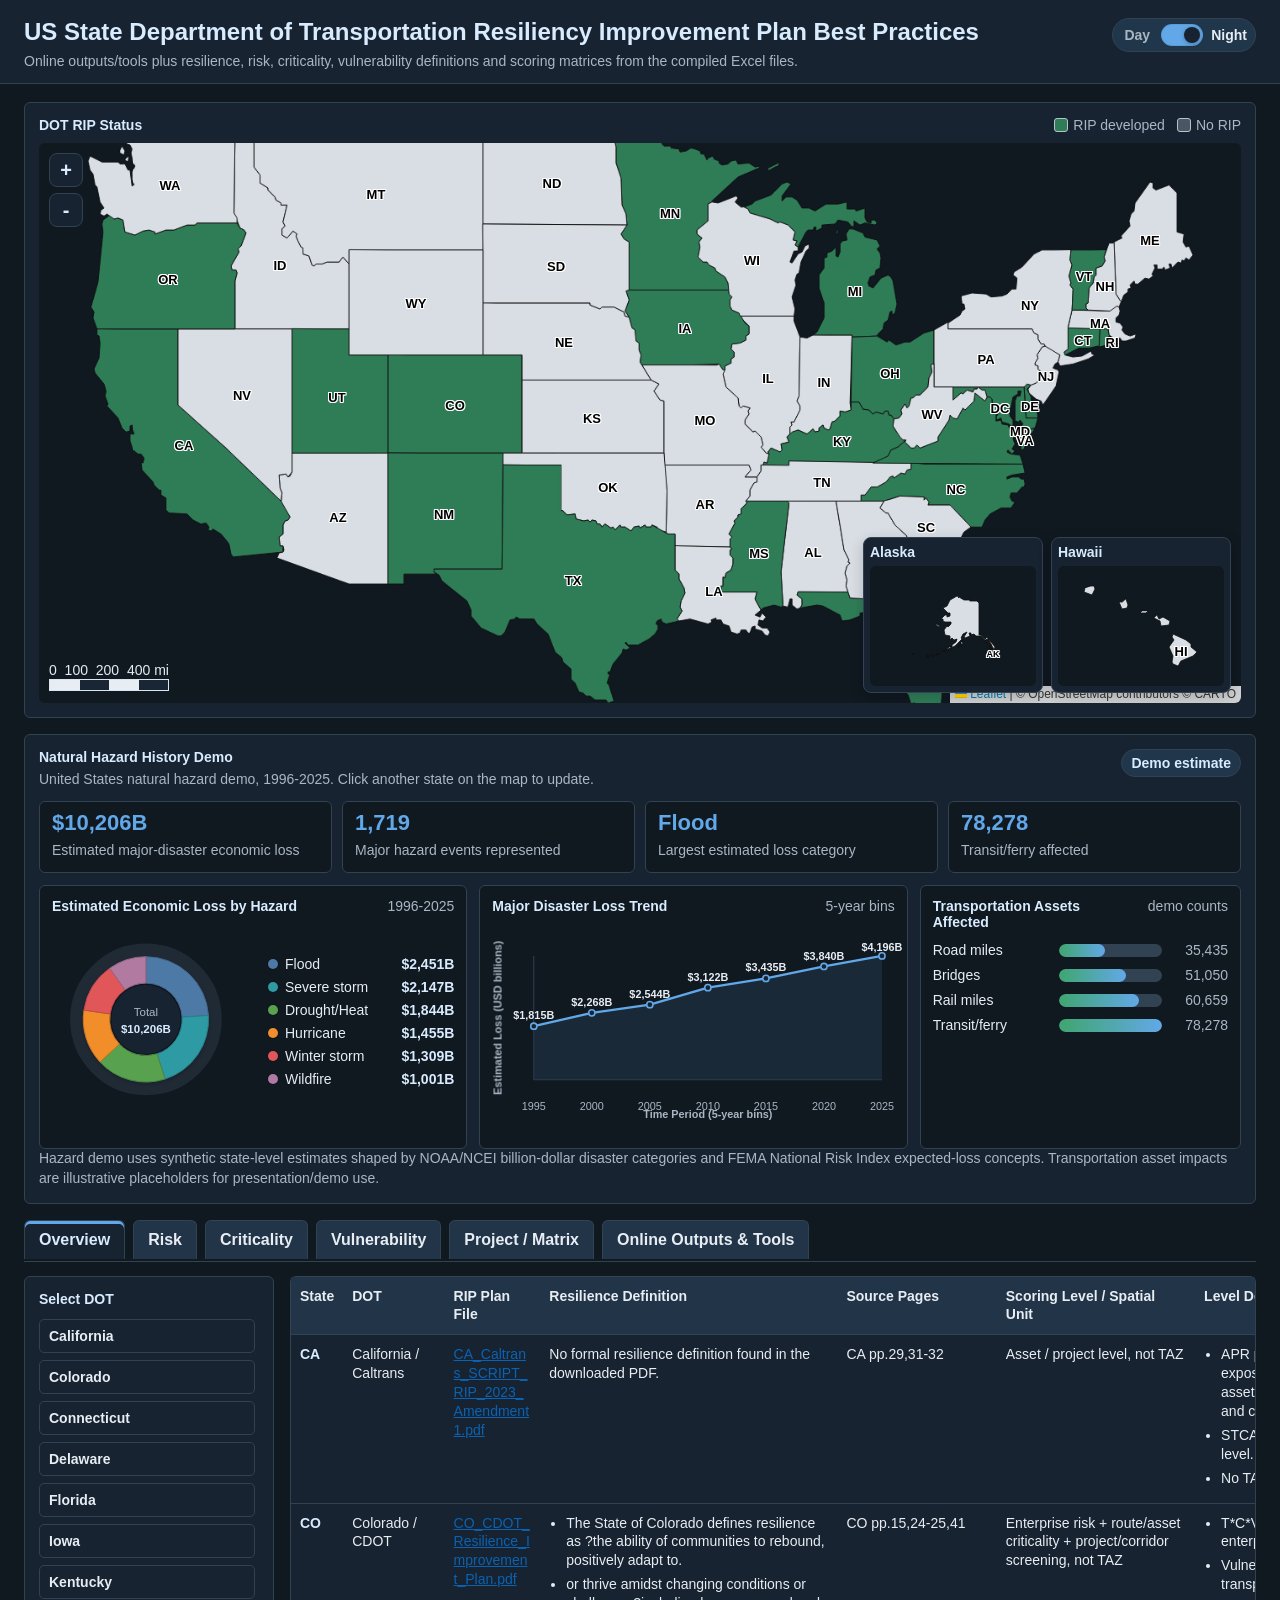
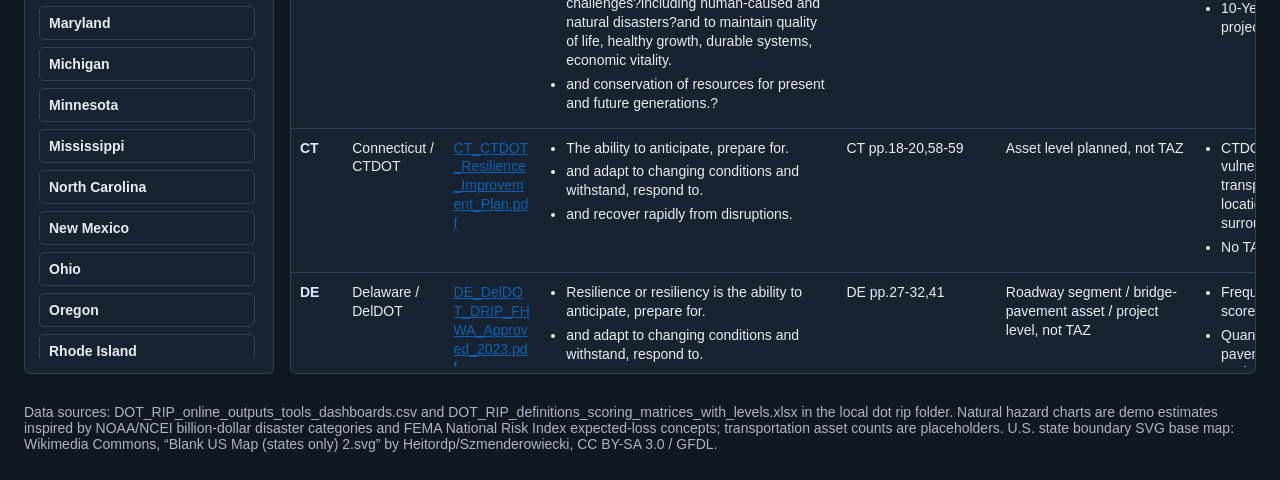
==== dot rip/index.html @ 355463a8 "fix: resolve GitHub Pages 404 by adding root index and root workflow" ====
<!doctype html>
<html lang="en">
<head>
  <meta charset="utf-8" />
  <meta name="viewport" content="width=device-width, initial-scale=1" />
  <title>DOT RIP Dashboard</title>
  <meta http-equiv="refresh" content="0; url=./site/" />
  <script>
    window.location.replace("./site/");
  </script>
</head>
<body>
  <p>Redirecting to dashboard... <a href="./site/">Open manually</a>.</p>
</body>
</html>
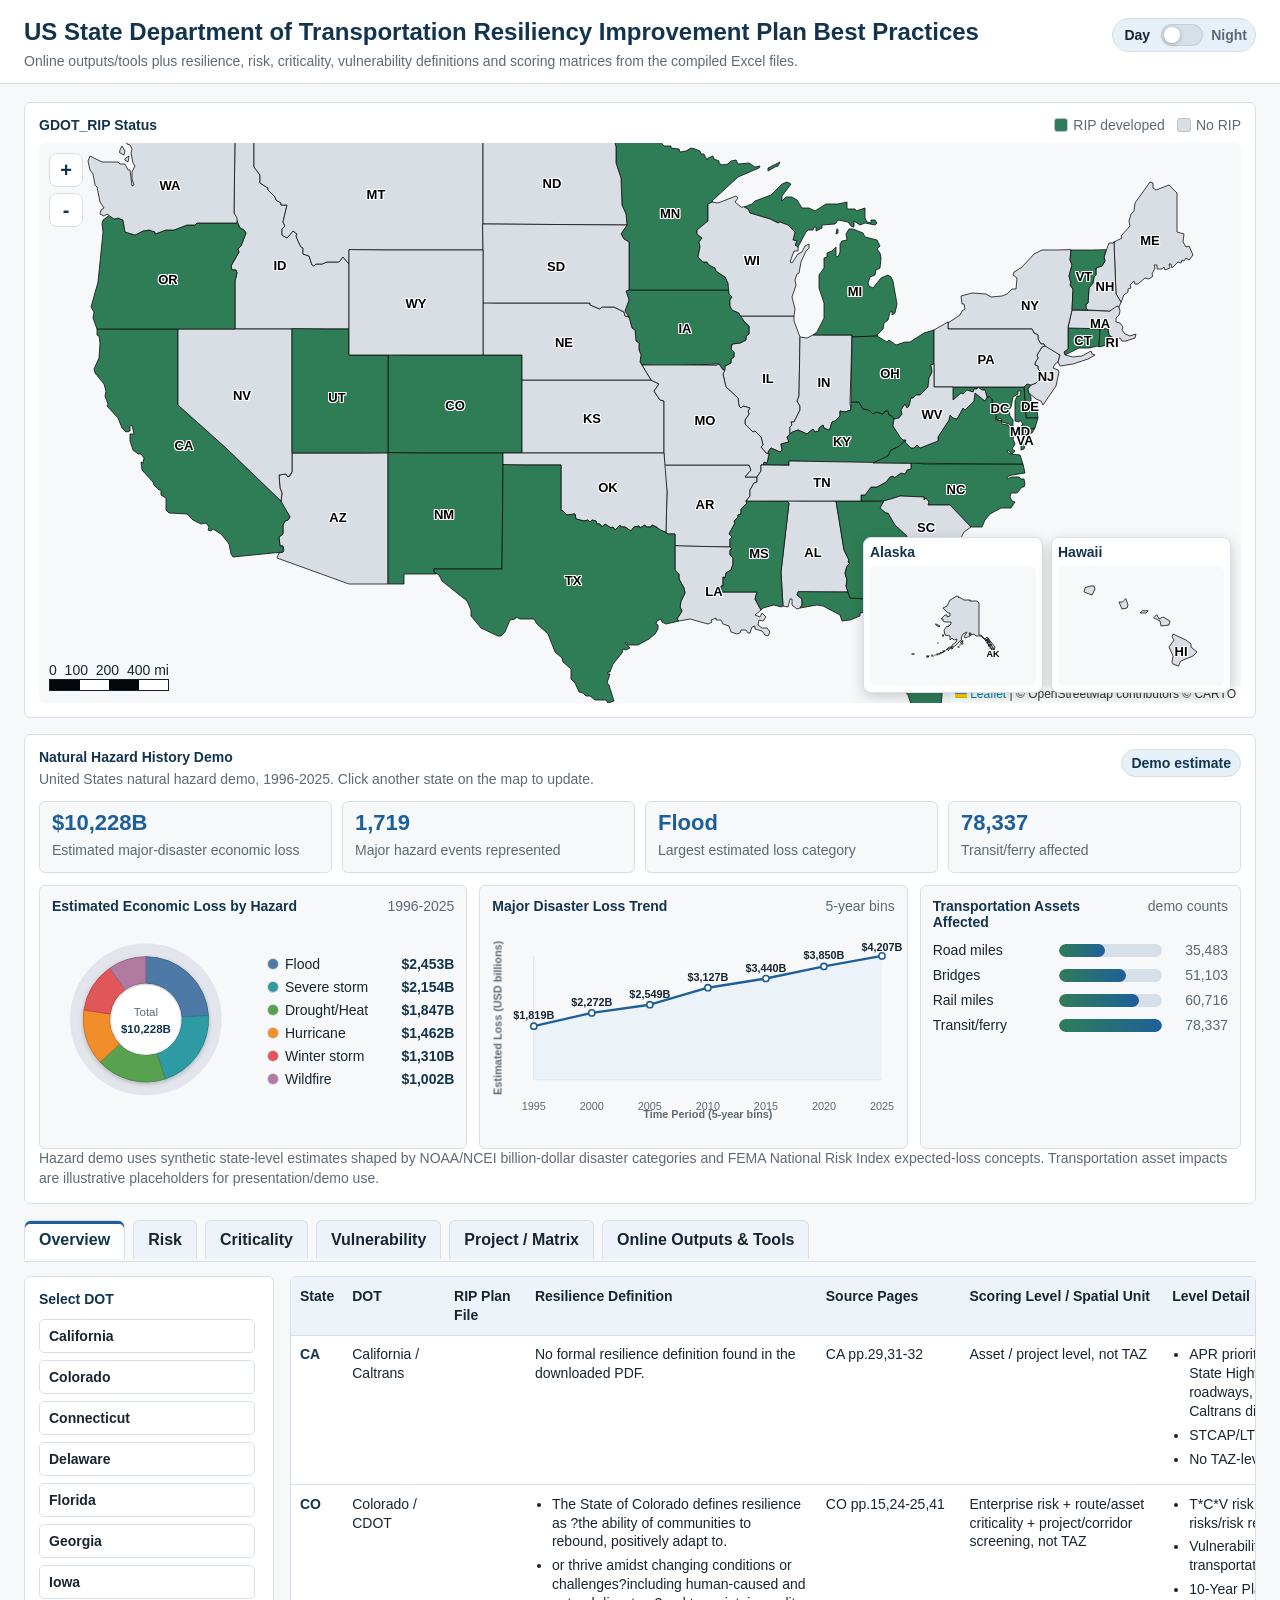
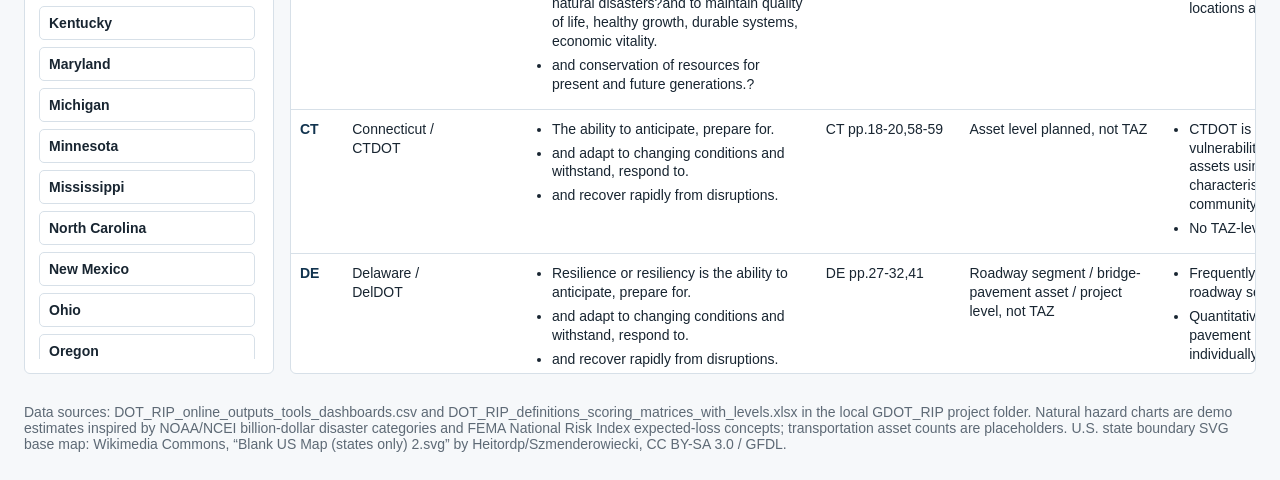
==== commit 0fecbbd4: "Add Georgia RIP data" ====
--- a/dot rip/index.html
+++ b/dot rip/index.html
@@ -3,7 +3,7 @@
 <head>
   <meta charset="utf-8" />
   <meta name="viewport" content="width=device-width, initial-scale=1" />
-  <title>DOT RIP Dashboard</title>
+  <title>GDOT_RIP Dashboard</title>
   <meta http-equiv="refresh" content="0; url=./site/" />
   <script>
     window.location.replace("./site/");
@@ -12,4 +12,4 @@
 <body>
   <p>Redirecting to dashboard... <a href="./site/">Open manually</a>.</p>
 </body>
-</html>+</html>
